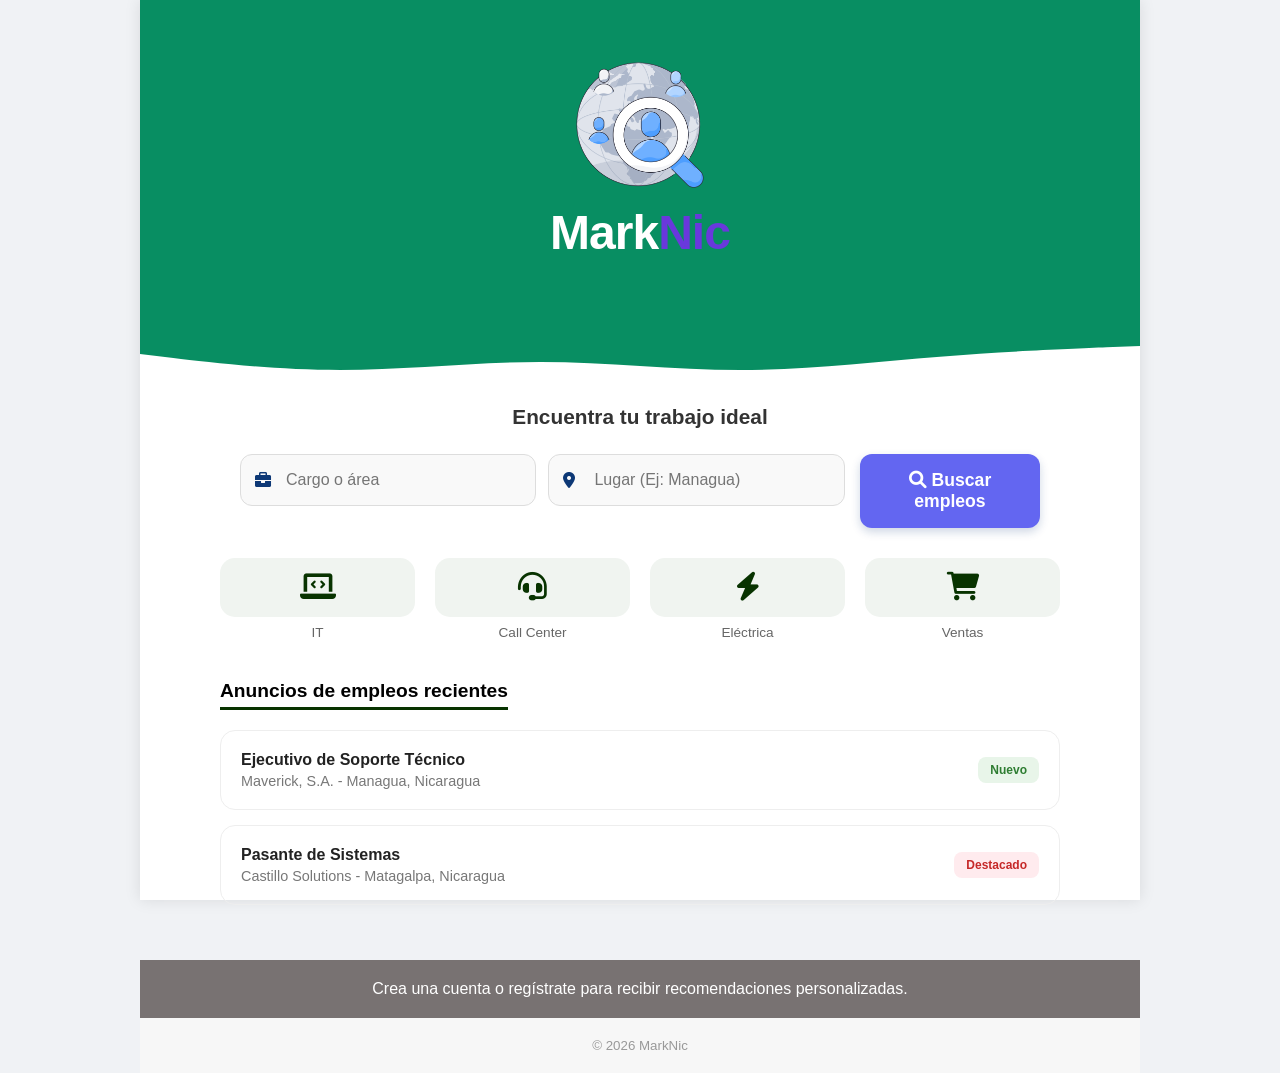
==== index.html @ 70b718fa "Update index.html" ====
<html lang="es"><head>
    <meta charset="UTF-8">
    <meta name="viewport" content="width=device-width, initial-scale=1.0">
    <title>MarkNic - Encuentra tu Empleo</title>
    <link rel="stylesheet" href="index.css">
    <link rel="stylesheet" href="https://cdnjs.cloudflare.com/ajax/libs/font-awesome/6.0.0-beta3/css/all.min.css">
</head>
<body>

    <div class="card-container">
        
        <div class="top-section">
            <div class="header-content">
                <img src="/Login/Logo Temp.png" alt="Icono MarkNic" class="world-icon">
                <h1 class="marknic-logo">
                    <span class="text-white">Mark</span><span class="text-purple">Nic</span>
                </h1>
            </div>

            <div class="curve-divider">
                <svg viewBox="0 0 1440 320" preserveAspectRatio="none">
                    <path fill="#ffffff" d="M0,192L48,208C96,224,192,256,288,256C384,256,480,224,576,224C672,224,768,256,864,256C960,256,1056,224,1152,202.7C1248,181,1344,171,1392,165.3L1440,160L1440,320L1392,320C1344,320,1248,320,1152,320C1056,320,960,320,864,320C768,320,672,320,576,320C480,320,384,320,288,320C192,320,96,320,48,320L0,320Z"></path>
                </svg>
            </div>
        </div>

        <div class="main-content">
            <h6 class="section-title">Encuentra tu trabajo ideal</h6>
            
            <form class="search-form" id="formBusqueda">
                <div class="search-inputs">
                    <div class="input-group">
                        <i class="fa fa-briefcase input-icon"></i>
                        <input type="text" id="cargo" placeholder="Cargo o área" required="">
                    </div>
                    <div class="input-group">
                        <i class="fa fa-map-marker-alt input-icon"></i>
                        <input type="text" id="lugar" placeholder="Lugar (Ej: Managua)" required="">
                    </div>
                </div>
                <button type="button" class="search-button" onclick="validarYEnviar()">
                    <i class="fa fa-search"></i> Buscar empleos
                </button>
            </form>

            <div class="extra-content">
                <div class="categories-grid">
                    <div class="cat-item"><i class="fa fa-laptop-code"></i><span>IT</span></div>
                    <div class="cat-item"><i class="fa fa-headset"></i><span>Call Center</span></div>
                    <div class="cat-item"><i class="fa fa-bolt"></i><span>Eléctrica</span></div>
                    <div class="cat-item"><i class="fa fa-shopping-cart"></i><span>Ventas</span></div>
                </div>

                <div class="recent-jobs">
                    <h3>Anuncios de empleos recientes</h3>
                    
                    <div class="job-card">
                        <div class="job-info">
                            <strong>Ejecutivo de Soporte Técnico</strong>
                            <p>Maverick, S.A. - Managua, Nicaragua</p>
                        </div>
                        <span class="job-badge bg-new">Nuevo</span>
                    </div>
                    
                    <div class="job-card">
                        <div class="job-info">
                            <strong>Pasante de Sistemas</strong>
                            <p>Castillo Solutions - Matagalpa, Nicaragua</p>
                        </div>
                        <span class="job-badge bg-urgent">Destacado</span>
                    </div>
                </div>
            </div>
        </div>

        <div class="info-banner">
            <p>Crea una cuenta o regístrate para recibir recomendaciones personalizadas.</p>
        </div>

        <footer>
            <small>© 2026 MarkNic</small>
        </footer>
    </div>

    <script src="5. Valibusq.js"></script>


</body></html>
---- index.css ----
/* --- ESTILOS GENERALES --- */
* {
    box-sizing: border-box;
    margin: 0;
    padding: 0;
}

body {
    font-family: 'Segoe UI', Arial, sans-serif;
    background-color: #f0f2f5;
    display: flex;
    justify-content: center;
    min-height: 100vh;
}

.card-container {
    width: 100%;
    /* Quitamos el max-width de 414px para que crezca en PC */
    max-width: 1000px; 
    background-color: #ffffff;
    min-height: 100vh;
    display: flex;
    flex-direction: column;
    position: relative;
    box-shadow: 0 0 15px rgba(0,0,0,0.1);
}

/* --- ZONA VERDE (TOP) --- */
.top-section {
    background-color: #088e62; 
    padding: 60px 20px 100px 20px;
    text-align: center;
    position: relative;
}

.world-icon {
    max-width: 130px;
    height: auto;
    margin-bottom: 15px;
}

.marknic-logo {
    font-size: 3rem;
    font-weight: 800;
    margin-bottom: 25px;
    letter-spacing: -1px;
}
.text-white { color: #ffffff; }
.text-purple { color: #6938dc; }

.curve-divider {
    position: absolute;
    bottom: -1px;
    left: 0;
    width: 100%;
    height: 80px;
    z-index: 1;
}
.curve-divider svg {
    width: 100%;
    height: 100%;
    display: block;
}

/* --- ZONA BLANCA (CONTENIDO) --- */
.main-content {
    padding: 20px 40px;
    flex-grow: 1;
    z-index: 5;
    margin-top: -20px;
}

.section-title {
    font-size: 1.3rem;
    color: #333;
    margin-bottom: 25px;
    text-align: center;
    font-weight: 600;
}

/* FORMULARIO RESPONSIVO */
.search-form {
    display: flex;
    flex-direction: column;
    gap: 15px;
    max-width: 800px;
    margin: 0 auto 30px auto;
}

.search-inputs {
    display: flex;
    flex-direction: column;
    gap: 12px;
    width: 100%;
}

.input-group {
    position: relative;
    flex: 1;
}
.input-icon {
    position: absolute;
    left: 15px;
    top: 50%;
    transform: translateY(-50%);
    color: #0d3876;
}
.input-group input {
    width: 100%;
    padding: 16px 15px 16px 45px;
    border: 1px solid #ddd;
    border-radius: 12px;
    font-size: 1rem;
    background: #f9f9f9;
}

.search-button {
    width: 100%;
    padding: 18px;
    background-color: #6366f1;
    color: white;
    border: none;
    border-radius: 12px;
    font-size: 1.1rem;
    font-weight: bold;
    box-shadow: 0 4px 10px rgba(13, 56, 118, 0.2);
    cursor: pointer;
}

/* CATEGORÍAS */
.extra-content { 
    max-width: 850px; 
    margin: 30px auto 0 auto; 
}
.categories-grid {
    display: grid;
    grid-template-columns: repeat(auto-fit, minmax(80px, 1fr));
    gap: 20px;
    margin-bottom: 40px;
}
.cat-item { text-align: center; font-size: 0.85rem; color: #666; cursor: pointer; }
.cat-item i {
    display: block;
    font-size: 1.8rem;
    color: #083300;
    background: #f0f4f0;
    padding: 15px;
    border-radius: 15px;
    margin-bottom: 8px;
    transition: 0.3s;
}
.cat-item:hover i { background: #dceada; transform: translateY(-5px); }

/* TARJETAS DE EMPLEO */
.recent-jobs h3 {
    font-size: 1.2rem;
    border-bottom: 3px solid #083300;
    display: inline-block;
    margin-bottom: 20px;
    padding-bottom: 5px;
}
.job-card {
    display: flex;
    justify-content: space-between;
    align-items: center;
    padding: 20px;
    border: 1px solid #eee;
    border-radius: 15px;
    margin-bottom: 15px;
    transition: 0.3s;
}
.job-card:hover { box-shadow: 0 5px 15px rgba(0,0,0,0.05); }

.job-info strong { font-size: 1rem; color: #222; }
.job-info p { font-size: 0.9rem; color: #777; margin-top: 4px; }
.job-badge { font-size: 0.75rem; padding: 6px 12px; border-radius: 8px; font-weight: bold; }
.bg-new { background: #e8f5e9; color: #2e7d32; }
.bg-urgent { background: #ffebee; color: #c62828; }

/* FOOTER */
.info-banner {
    background: #787272;
    color: white;
    padding: 20px;
    text-align: center;
}
footer {
    padding: 20px;
    text-align: center;
    color: #999;
    background: #f7f7f7;
}

/* =========================================
   MEDIA QUERIES (PARA PC Y TABLETS)
   ========================================= */
@media (min-width: 768px) {
    /* En PC, ponemos los inputs en una sola fila */
    .search-inputs {
        flex-direction: row;
    }
    
    .search-form {
        flex-direction: row;
        align-items: flex-start;
    }
    
    .search-button {
        width: auto;
        padding: 16px 30px;
    }

    .main-content {
        padding: 40px 80px;
    }
}
/* 
body {

font-family: system-ui, -apple-system, BlinkMacSystemFont, 'Segoe UI', sans-serif;

margin: 0;

padding: 0;

}

header, footer {

background-color: #1976d2;

color: #fff;

padding: 1rem;

}

nav a {

color: #fff;

margin-right: 1rem;

text-decoration: none;

}

main {

padding: 1rem;

}

form {

display: flex;

flex-direction: column;

gap: 0.75rem;

}

label {

display: flex;

flex-direction: column;

font-size: 0.95rem;

}

input, button {

font-size: 1rem;

padding: 0.5rem;

}

button {

background-color: #1976d2;

color: #fff;

border: none;

border-radius: 4px;

} */
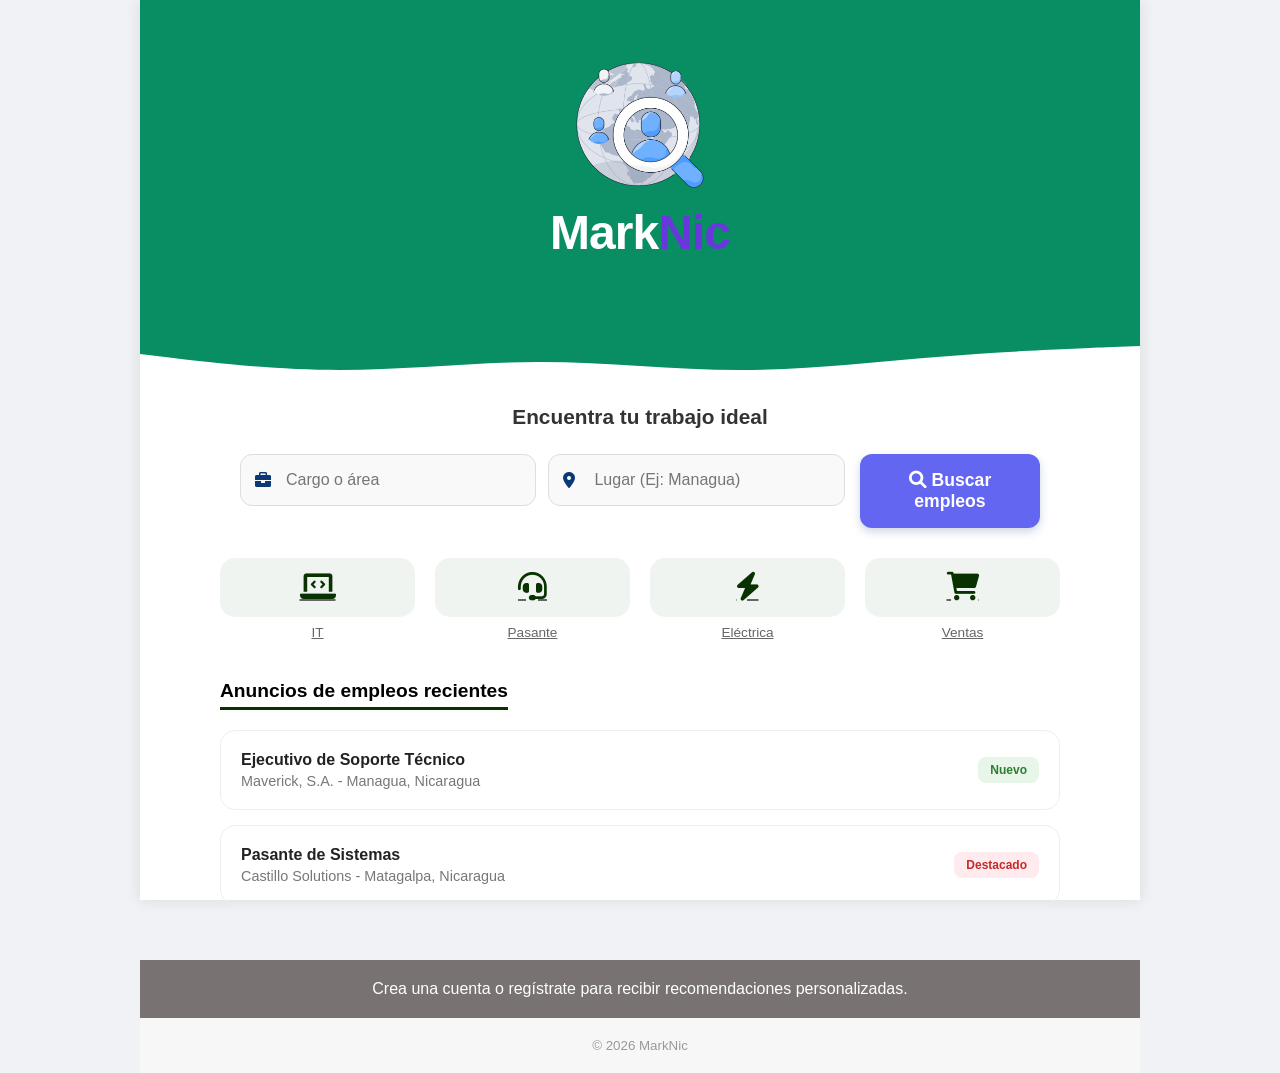
==== commit 90b975f4: "update" ====
--- a/index.html
+++ b/index.html
@@ -45,10 +45,27 @@
 
             <div class="extra-content">
                 <div class="categories-grid">
-                    <div class="cat-item"><i class="fa fa-laptop-code"></i><span>IT</span></div>
+                    <a href="buscar.php?categoria=IT" class="cat-item">
+                        <i class="fa fa-laptop-code"></i><span>IT</span>
+                    </a>
+                    
+                    <a href="buscar.php?categoria=Call Center" class="cat-item">
+                        <i class="fa fa-headset"></i><span>Pasante</span>
+                     </a>
+                     
+                     <a href="buscar.php?categoria=Electrica" class="cat-item">
+                         <i class="fa fa-bolt"></i><span>Eléctrica</span>
+                        </a>
+                        
+                        <a href="buscar.php?categoria=Ventas" class="cat-item">
+                             <i class="fa fa-shopping-cart"></i><span>Ventas</span>
+                              </a>
+
+                    <!-- <div class="cat-item"><i class="fa fa-laptop-code"></i><span>IT</span></div>
                     <div class="cat-item"><i class="fa fa-headset"></i><span>Call Center</span></div>
                     <div class="cat-item"><i class="fa fa-bolt"></i><span>Eléctrica</span></div>
-                    <div class="cat-item"><i class="fa fa-shopping-cart"></i><span>Ventas</span></div>
+                    <div class="cat-item"><i class="fa fa-shopping-cart"></i><span>Ventas</span></div> -->
+               
                 </div>
 
                 <div class="recent-jobs">
@@ -56,18 +73,26 @@
                     
                     <div class="job-card">
                         <div class="job-info">
+                            <a href="/Inicio/2. indexoferta1.html" style="text-decoration: none; color: inherit;">
                             <strong>Ejecutivo de Soporte Técnico</strong>
+                            
+
                             <p>Maverick, S.A. - Managua, Nicaragua</p>
                         </div>
                         <span class="job-badge bg-new">Nuevo</span>
+                    </a>
                     </div>
                     
                     <div class="job-card">
                         <div class="job-info">
+                            <a href="/Inicio/3. indexoferta2.html" style="text-decoration: none; color: inherit;"></ahref>
                             <strong>Pasante de Sistemas</strong>
+                            
+
                             <p>Castillo Solutions - Matagalpa, Nicaragua</p>
                         </div>
                         <span class="job-badge bg-urgent">Destacado</span>
+                    </a>
                     </div>
                 </div>
             </div>
@@ -82,7 +107,7 @@
         </footer>
     </div>
 
-    <script src="5. Valibusq.js"></script>
+    <script src="/Login/5. Valibusq.js"></script>
 
 
 </body></html>
--- a/index.css
+++ b/index.css
@@ -138,7 +138,12 @@
     gap: 20px;
     margin-bottom: 40px;
 }
-.cat-item { text-align: center; font-size: 0.85rem; color: #666; cursor: pointer; }
+.cat-item {
+     text-align: center; 
+     font-size: 0.85rem;
+      color: #666; 
+      cursor: pointer; }
+
 .cat-item i {
     display: block;
     font-size: 1.8rem;
@@ -215,78 +220,3 @@
     }
 }
 /* 
-body {
-
-font-family: system-ui, -apple-system, BlinkMacSystemFont, 'Segoe UI', sans-serif;
-
-margin: 0;
-
-padding: 0;
-
-}
-
-header, footer {
-
-background-color: #1976d2;
-
-color: #fff;
-
-padding: 1rem;
-
-}
-
-nav a {
-
-color: #fff;
-
-margin-right: 1rem;
-
-text-decoration: none;
-
-}
-
-main {
-
-padding: 1rem;
-
-}
-
-form {
-
-display: flex;
-
-flex-direction: column;
-
-gap: 0.75rem;
-
-}
-
-label {
-
-display: flex;
-
-flex-direction: column;
-
-font-size: 0.95rem;
-
-}
-
-input, button {
-
-font-size: 1rem;
-
-padding: 0.5rem;
-
-}
-
-button {
-
-background-color: #1976d2;
-
-color: #fff;
-
-border: none;
-
-border-radius: 4px;
-
-} */
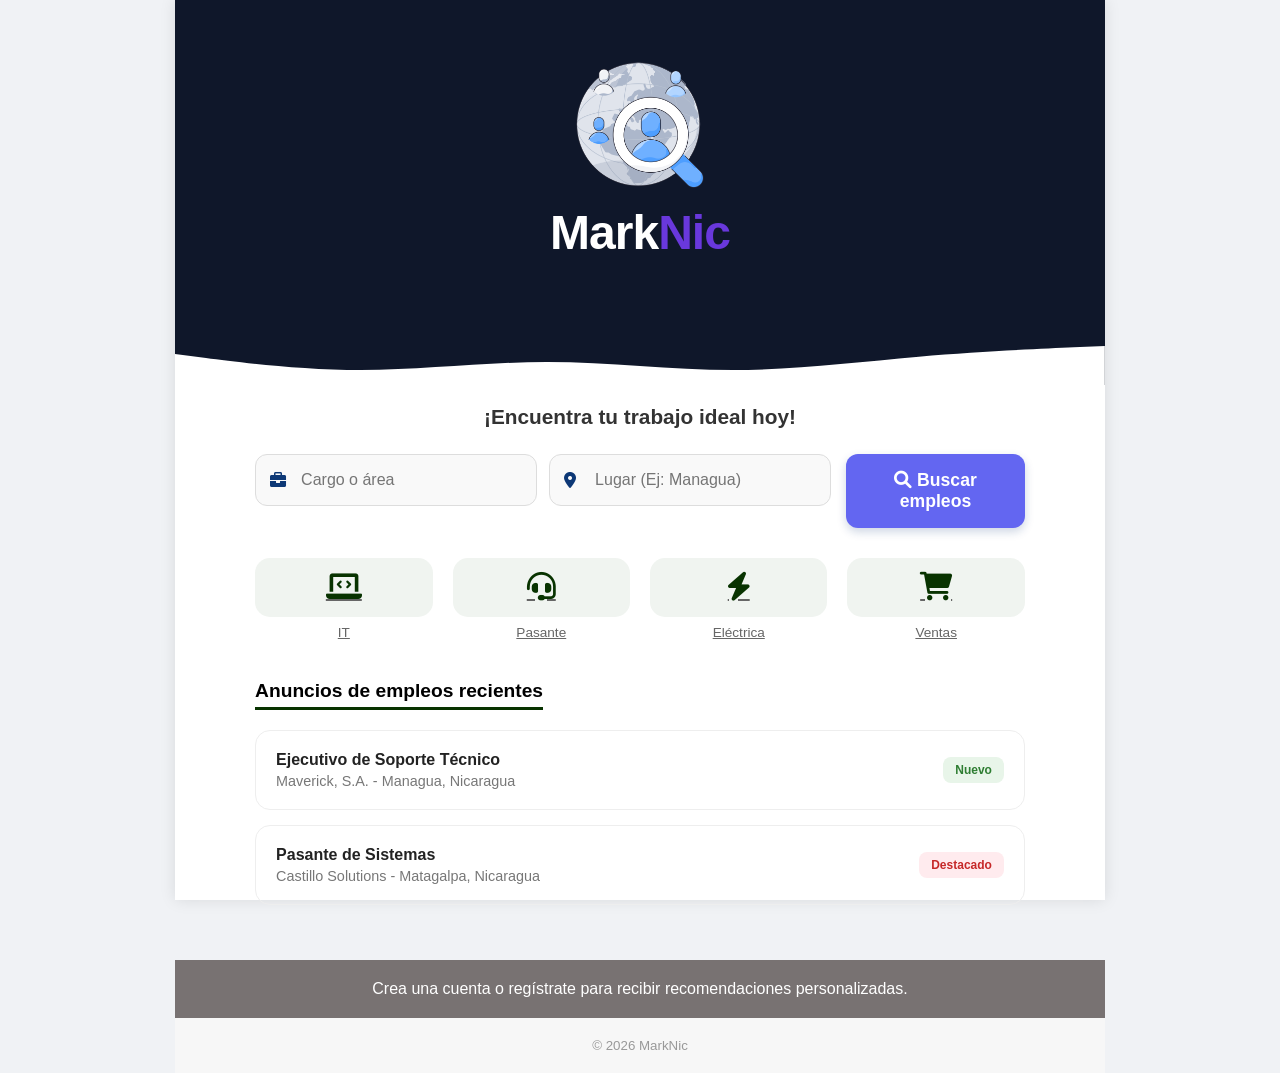
==== commit 7732a09d: "update" ====
--- a/index.html
+++ b/index.html
@@ -25,7 +25,7 @@
         </div>
 
         <div class="main-content">
-            <h6 class="section-title">Encuentra tu trabajo ideal</h6>
+            <h6 class="section-title">¡Encuentra tu trabajo ideal hoy!</h6>
             
             <form class="search-form" id="formBusqueda">
                 <div class="search-inputs">
--- a/index.css
+++ b/index.css
@@ -5,7 +5,7 @@
     padding: 0;
 }
 
-body {
+html, body {
     font-family: 'Segoe UI', Arial, sans-serif;
     background-color: #f0f2f5;
     display: flex;
@@ -27,7 +27,7 @@
 
 /* --- ZONA VERDE (TOP) --- */
 .top-section {
-    background-color: #088e62; 
+    background-color: #0F172A; 
     padding: 60px 20px 100px 20px;
     text-align: center;
     position: relative;
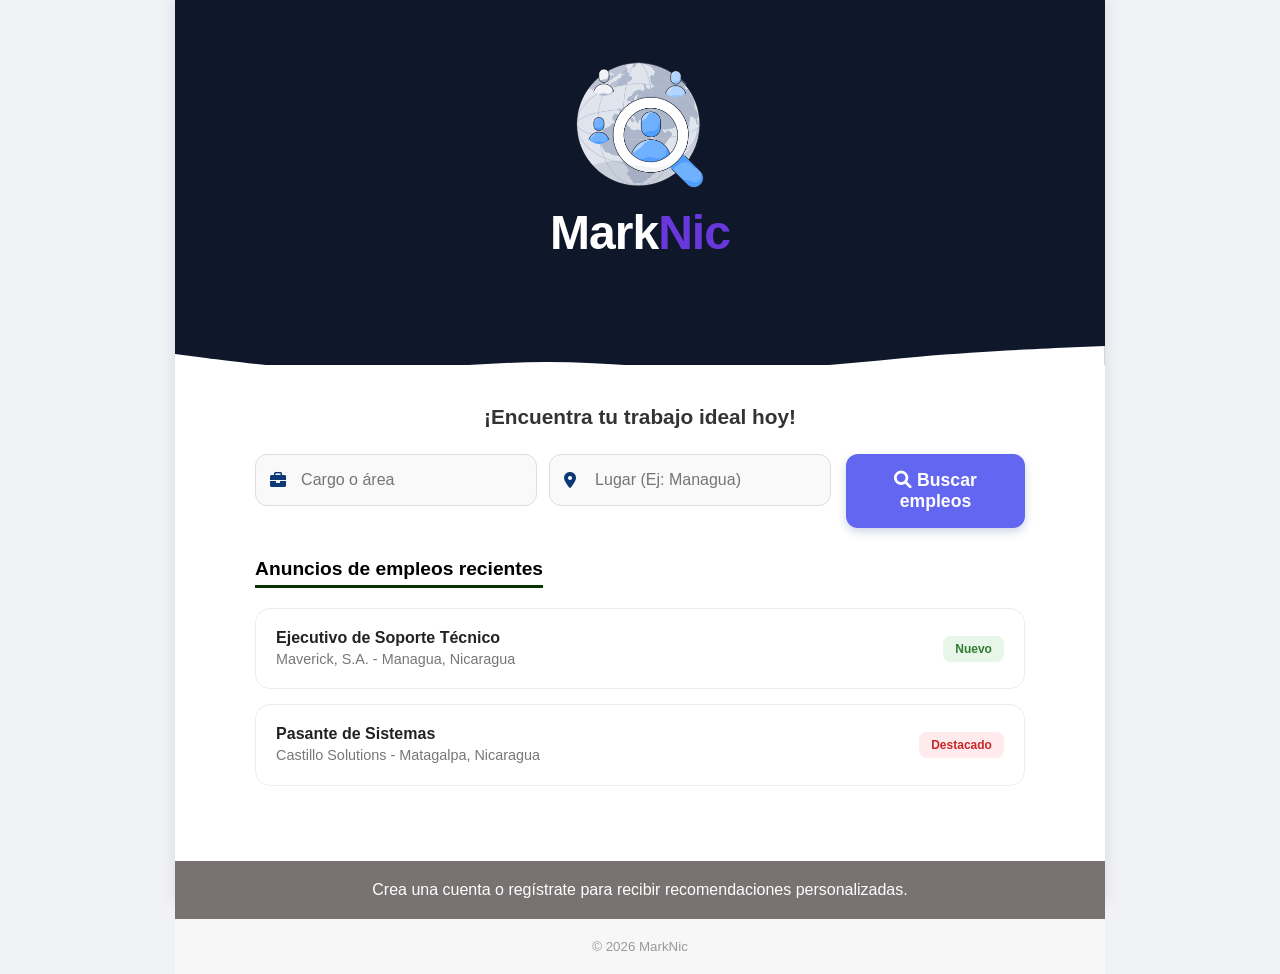
==== commit f3c66a0e: "avance" ====
--- a/index.html
+++ b/index.html
@@ -1,4 +1,5 @@
-<html lang="es"><head>
+<html lang="es">
+<head>
     <meta charset="UTF-8">
     <meta name="viewport" content="width=device-width, initial-scale=1.0">
     <title>MarkNic - Encuentra tu Empleo</title>
@@ -44,55 +45,27 @@
             </form>
 
             <div class="extra-content">
-                <div class="categories-grid">
-                    <a href="buscar.php?categoria=IT" class="cat-item">
-                        <i class="fa fa-laptop-code"></i><span>IT</span>
-                    </a>
-                    
-                    <a href="buscar.php?categoria=Call Center" class="cat-item">
-                        <i class="fa fa-headset"></i><span>Pasante</span>
-                     </a>
-                     
-                     <a href="buscar.php?categoria=Electrica" class="cat-item">
-                         <i class="fa fa-bolt"></i><span>Eléctrica</span>
-                        </a>
-                        
-                        <a href="buscar.php?categoria=Ventas" class="cat-item">
-                             <i class="fa fa-shopping-cart"></i><span>Ventas</span>
-                              </a>
-
-                    <!-- <div class="cat-item"><i class="fa fa-laptop-code"></i><span>IT</span></div>
-                    <div class="cat-item"><i class="fa fa-headset"></i><span>Call Center</span></div>
-                    <div class="cat-item"><i class="fa fa-bolt"></i><span>Eléctrica</span></div>
-                    <div class="cat-item"><i class="fa fa-shopping-cart"></i><span>Ventas</span></div> -->
-               
-                </div>
-
                 <div class="recent-jobs">
                     <h3>Anuncios de empleos recientes</h3>
                     
                     <div class="job-card">
                         <div class="job-info">
                             <a href="/Inicio/2. indexoferta1.html" style="text-decoration: none; color: inherit;">
-                            <strong>Ejecutivo de Soporte Técnico</strong>
-                            
-
-                            <p>Maverick, S.A. - Managua, Nicaragua</p>
+                                <strong>Ejecutivo de Soporte Técnico</strong>
+                                <p>Maverick, S.A. - Managua, Nicaragua</p>
+                            </a>
                         </div>
                         <span class="job-badge bg-new">Nuevo</span>
-                    </a>
                     </div>
                     
                     <div class="job-card">
                         <div class="job-info">
-                            <a href="/Inicio/3. indexoferta2.html" style="text-decoration: none; color: inherit;"></ahref>
-                            <strong>Pasante de Sistemas</strong>
-                            
-
-                            <p>Castillo Solutions - Matagalpa, Nicaragua</p>
+                            <a href="/Inicio/3. indexoferta2.html" style="text-decoration: none; color: inherit;">
+                                <strong>Pasante de Sistemas</strong>
+                                <p>Castillo Solutions - Matagalpa, Nicaragua</p>
+                            </a>
                         </div>
                         <span class="job-badge bg-urgent">Destacado</span>
-                    </a>
                     </div>
                 </div>
             </div>
@@ -109,5 +82,5 @@
 
     <script src="/Login/5. Valibusq.js"></script>
 
-
-</body></html>+</body>
+</html>
--- a/index.css
+++ b/index.css
@@ -64,10 +64,11 @@
 
 /* --- ZONA BLANCA (CONTENIDO) --- */
 .main-content {
-    padding: 20px 40px;
+    padding: 20px 40px 60px 40px;
     flex-grow: 1;
     z-index: 5;
     margin-top: -20px;
+    background-color: #ffffff;
 }
 
 .section-title {
@@ -128,33 +129,33 @@
 }
 
 /* CATEGORÍAS */
-.extra-content { 
-    max-width: 850px; 
-    margin: 30px auto 0 auto; 
-}
-.categories-grid {
-    display: grid;
-    grid-template-columns: repeat(auto-fit, minmax(80px, 1fr));
-    gap: 20px;
-    margin-bottom: 40px;
-}
-.cat-item {
-     text-align: center; 
-     font-size: 0.85rem;
-      color: #666; 
-      cursor: pointer; }
-
-.cat-item i {
-    display: block;
-    font-size: 1.8rem;
-    color: #083300;
-    background: #f0f4f0;
-    padding: 15px;
-    border-radius: 15px;
-    margin-bottom: 8px;
-    transition: 0.3s;
-}
-.cat-item:hover i { background: #dceada; transform: translateY(-5px); }
+/* */
+.categories-grid .cat-item {
+    text-decoration: none;
+    display: inline-flex;
+    align-items: center;
+    gap: 8px;
+    padding: 10px 20px;
+    border-radius: 50px;
+    font-size: 14px;
+    font-weight: 600;
+    color: white;
+    transition: all 0.3s ease;
+    margin-bottom: 5px;
+}
+
+/* Colores  */
+.categories-grid .cat-item.it { background-color: #2e7d32; }
+.categories-grid .cat-item.pasante { background-color: #455a64; }
+.categories-grid .cat-item.electrica { background-color: #2563eb; }
+.categories-grid .cat-item.ventas { background-color: #6b21a8; }
+
+/* Efecto visual al pasar el mouse */
+.categories-grid .cat-item:hover {
+    transform: translateY(-2px);
+    filter: brightness(1.1);
+    box-shadow: 0 4px 10px rgba(0,0,0,0.2);
+}
 
 /* TARJETAS DE EMPLEO */
 .recent-jobs h3 {
@@ -173,12 +174,15 @@
     border-radius: 15px;
     margin-bottom: 15px;
     transition: 0.3s;
+    background-color: #ffffff;
+    gap: 15px;
 }
 .job-card:hover { box-shadow: 0 5px 15px rgba(0,0,0,0.05); }
-
-.job-info strong { font-size: 1rem; color: #222; }
-.job-info p { font-size: 0.9rem; color: #777; margin-top: 4px; }
-.job-badge { font-size: 0.75rem; padding: 6px 12px; border-radius: 8px; font-weight: bold; }
+.job-info { flex: 1;}
+
+.job-info strong { font-size: 1rem; color: #222; display: block;}
+.job-info p { font-size: 0.9rem; color: #777; margin-top: 4px; line-height: 1.2;}
+.job-badge { font-size: 0.75rem; padding: 6px 12px; border-radius: 8px; font-weight: bold; white-space: nowrap; }
 .bg-new { background: #e8f5e9; color: #2e7d32; }
 .bg-urgent { background: #ffebee; color: #c62828; }
 
@@ -188,6 +192,7 @@
     color: white;
     padding: 20px;
     text-align: center;
+    margin-top: 20px;
 }
 footer {
     padding: 20px;
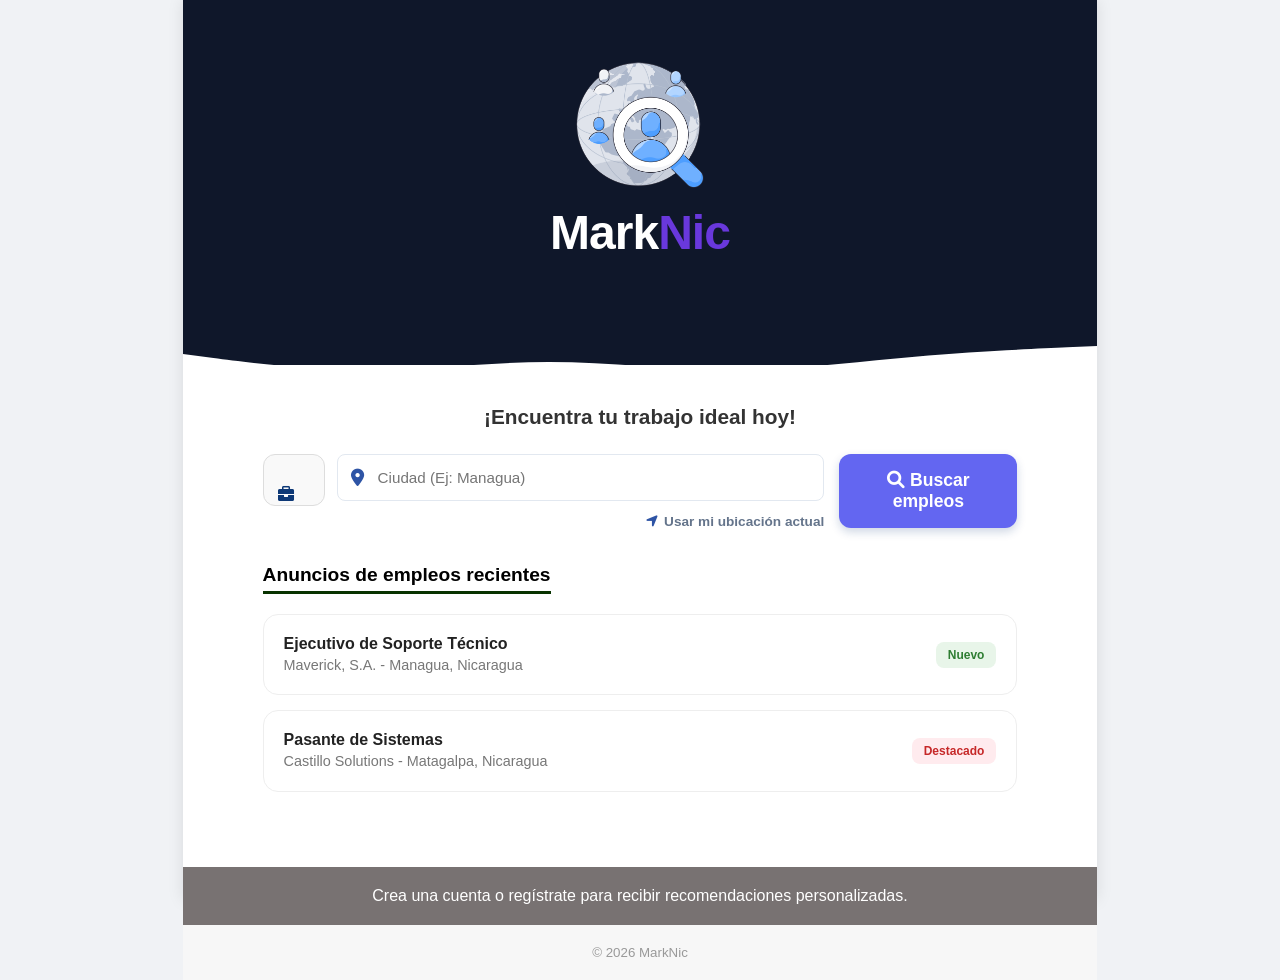
==== commit 78bd3153: "Geolocalizacion Implementacion de Geo..." ====
--- a/index.html
+++ b/index.html
@@ -1,4 +1,5 @@
 <html lang="es">
+
 <head>
     <meta charset="UTF-8">
     <meta name="viewport" content="width=device-width, initial-scale=1.0">
@@ -6,10 +7,11 @@
     <link rel="stylesheet" href="index.css">
     <link rel="stylesheet" href="https://cdnjs.cloudflare.com/ajax/libs/font-awesome/6.0.0-beta3/css/all.min.css">
 </head>
+
 <body>
 
     <div class="card-container">
-        
+
         <div class="top-section">
             <div class="header-content">
                 <img src="/Login/Logo Temp.png" alt="Icono MarkNic" class="world-icon">
@@ -20,24 +22,70 @@
 
             <div class="curve-divider">
                 <svg viewBox="0 0 1440 320" preserveAspectRatio="none">
-                    <path fill="#ffffff" d="M0,192L48,208C96,224,192,256,288,256C384,256,480,224,576,224C672,224,768,256,864,256C960,256,1056,224,1152,202.7C1248,181,1344,171,1392,165.3L1440,160L1440,320L1392,320C1344,320,1248,320,1152,320C1056,320,960,320,864,320C768,320,672,320,576,320C480,320,384,320,288,320C192,320,96,320,48,320L0,320Z"></path>
+                    <path fill="#ffffff"
+                        d="M0,192L48,208C96,224,192,256,288,256C384,256,480,224,576,224C672,224,768,256,864,256C960,256,1056,224,1152,202.7C1248,181,1344,171,1392,165.3L1440,160L1440,320L1392,320C1344,320,1248,320,1152,320C1056,320,960,320,864,320C768,320,672,320,576,320C480,320,384,320,288,320C192,320,96,320,48,320L0,320Z">
+                    </path>
                 </svg>
             </div>
         </div>
 
         <div class="main-content">
             <h6 class="section-title">¡Encuentra tu trabajo ideal hoy!</h6>
-            
+
             <form class="search-form" id="formBusqueda">
                 <div class="search-inputs">
                     <div class="input-group">
                         <i class="fa fa-briefcase input-icon"></i>
                         <input type="text" id="cargo" placeholder="Cargo o área" required="">
                     </div>
-                    <div class="input-group">
+                    <div style="width: 100%;">
+
+                        <div style="position: relative; width: 100%;">
+                            <i class="fas fa-map-marker-alt"
+                                style="position: absolute; left: 14px; top: 50%; transform: translateY(-50%); color: #2e54a5; font-size: 1.1rem;"></i>
+
+                            <input type="text" id="lugar" list="lista-departamentos"
+                                placeholder="Ciudad (Ej: Managua)" required
+                                style="width: 100%; padding: 14px 15px 14px 40px; border: 1px solid #e2e8f0; border-radius: 8px; box-sizing: border-box; font-size: 0.95rem; outline: none;">
+                        </div>
+
+                        <button type="button" onclick="obtenerUbicacion()"
+                            style="background: transparent; color: #64748b; border: none; padding: 5px 0; margin-top: 8px; font-size: 0.85rem; font-weight: 600; cursor: pointer; width: 100%; display: flex; justify-content: flex-end; align-items: center; gap: 6px; transition: 0.3s;">
+                            <i class="fas fa-location-arrow" style="color: #2e54a5;"></i> Usar mi ubicación actual
+                        </button>
+
+                    </div>
+                    <!-- <div class="input-group">
                         <i class="fa fa-map-marker-alt input-icon"></i>
-                        <input type="text" id="lugar" placeholder="Lugar (Ej: Managua)" required="">
-                    </div>
+                        <input type="text" id="lugar" list="lista-departamentos"
+                            placeholder="Ciudad o Departamento (Ej: Managua)" required="">
+                        <button type="button" onclick="obtenerUbicacion()"
+                            style="background: transparent; color: #64748b; border: none; padding: 5px 0; margin-top: 8px; font-size: 0.85rem; font-weight: 600; cursor: pointer; width: 100%; display: flex; justify-content: flex-end; align-items: center; gap: 6px; transition: 0.3s;">
+                            <i class="fas fa-location-arrow" style="color: #2e54a5;"></i> Usar mi ubicación actual
+                        </button>
+                    </div> -->
+
+                    <datalist id="lista-departamentos">
+                        <option value="Boaco"></option>
+                        <option value="Carazo"></option>
+                        <option value="Chinandega"></option>
+                        <option value="Chontales"></option>
+                        <option value="Estelí"></option>
+                        <option value="Granada"></option>
+                        <option value="Jinotega"></option>
+                        <option value="León"></option>
+                        <option value="Madriz"></option>
+                        <option value="Managua"></option>
+                        <option value="Masaya"></option>
+                        <option value="Matagalpa"></option>
+                        <option value="Nueva Segovia"></option>
+                        <option value="Rivas"></option>
+                        <option value="Río San Juan"></option>
+                        <option value="Costa Caribe Norte"></option>
+                        <option value="Costa Caribe Sur"></option>
+                    </datalist>
+
+
                 </div>
                 <button type="button" class="search-button" onclick="validarYEnviar()">
                     <i class="fa fa-search"></i> Buscar empleos
@@ -47,7 +95,7 @@
             <div class="extra-content">
                 <div class="recent-jobs">
                     <h3>Anuncios de empleos recientes</h3>
-                    
+
                     <div class="job-card">
                         <div class="job-info">
                             <a href="/Inicio/2. indexoferta1.html" style="text-decoration: none; color: inherit;">
@@ -57,7 +105,7 @@
                         </div>
                         <span class="job-badge bg-new">Nuevo</span>
                     </div>
-                    
+
                     <div class="job-card">
                         <div class="job-info">
                             <a href="/Inicio/3. indexoferta2.html" style="text-decoration: none; color: inherit;">
@@ -83,4 +131,5 @@
     <script src="/Login/5. Valibusq.js"></script>
 
 </body>
+
 </html>
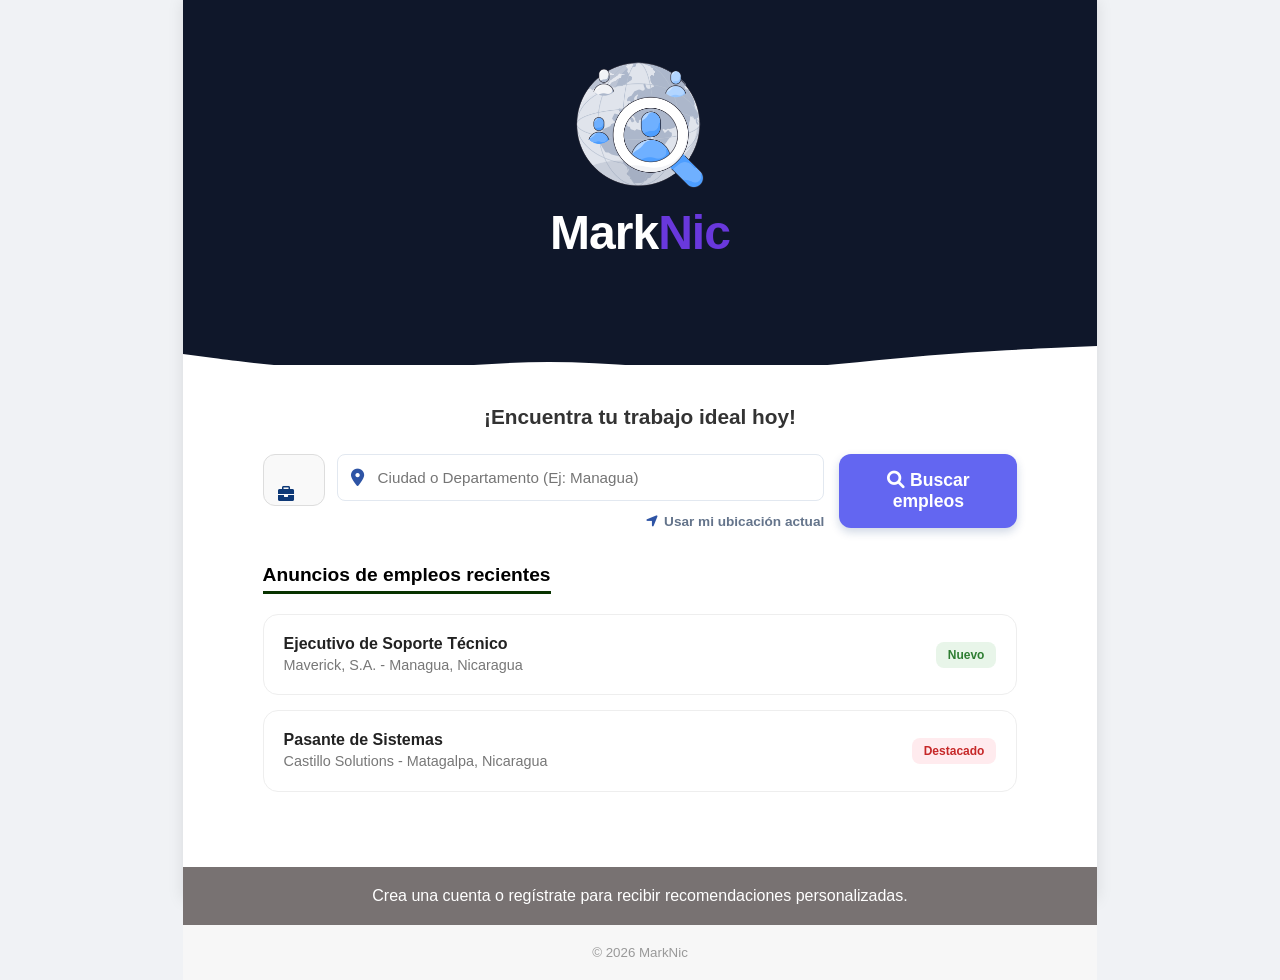
==== commit 13990719: "Listdeparments" ====
--- a/index.html
+++ b/index.html
@@ -38,52 +38,26 @@
                         <i class="fa fa-briefcase input-icon"></i>
                         <input type="text" id="cargo" placeholder="Cargo o área" required="">
                     </div>
+
                     <div style="width: 100%;">
-
                         <div style="position: relative; width: 100%;">
                             <i class="fas fa-map-marker-alt"
                                 style="position: absolute; left: 14px; top: 50%; transform: translateY(-50%); color: #2e54a5; font-size: 1.1rem;"></i>
 
-                            <input type="text" id="lugar" list="lista-departamentos"
-                                placeholder="Ciudad (Ej: Managua)" required
+                            <input type="text" id="lugar" placeholder="Ciudad o Departamento (Ej: Managua)" required
+                                autocomplete="off" oninput="filtrarDepartamentos()"
                                 style="width: 100%; padding: 14px 15px 14px 40px; border: 1px solid #e2e8f0; border-radius: 8px; box-sizing: border-box; font-size: 0.95rem; outline: none;">
+
+                            <ul id="sugerencias-lista"
+                                style="display: none; position: absolute; top: 100%; left: 0; right: 0; background: white; border: 1px solid #e2e8f0; border-radius: 8px; max-height: 180px; overflow-y: auto; z-index: 1000; list-style: none; padding: 0; margin: 5px 0 0 0; box-shadow: 0 10px 15px -3px rgba(0,0,0,0.1);">
+                            </ul>
                         </div>
 
                         <button type="button" onclick="obtenerUbicacion()"
                             style="background: transparent; color: #64748b; border: none; padding: 5px 0; margin-top: 8px; font-size: 0.85rem; font-weight: 600; cursor: pointer; width: 100%; display: flex; justify-content: flex-end; align-items: center; gap: 6px; transition: 0.3s;">
                             <i class="fas fa-location-arrow" style="color: #2e54a5;"></i> Usar mi ubicación actual
                         </button>
-
                     </div>
-                    <!-- <div class="input-group">
-                        <i class="fa fa-map-marker-alt input-icon"></i>
-                        <input type="text" id="lugar" list="lista-departamentos"
-                            placeholder="Ciudad o Departamento (Ej: Managua)" required="">
-                        <button type="button" onclick="obtenerUbicacion()"
-                            style="background: transparent; color: #64748b; border: none; padding: 5px 0; margin-top: 8px; font-size: 0.85rem; font-weight: 600; cursor: pointer; width: 100%; display: flex; justify-content: flex-end; align-items: center; gap: 6px; transition: 0.3s;">
-                            <i class="fas fa-location-arrow" style="color: #2e54a5;"></i> Usar mi ubicación actual
-                        </button>
-                    </div> -->
-
-                    <datalist id="lista-departamentos">
-                        <option value="Boaco"></option>
-                        <option value="Carazo"></option>
-                        <option value="Chinandega"></option>
-                        <option value="Chontales"></option>
-                        <option value="Estelí"></option>
-                        <option value="Granada"></option>
-                        <option value="Jinotega"></option>
-                        <option value="León"></option>
-                        <option value="Madriz"></option>
-                        <option value="Managua"></option>
-                        <option value="Masaya"></option>
-                        <option value="Matagalpa"></option>
-                        <option value="Nueva Segovia"></option>
-                        <option value="Rivas"></option>
-                        <option value="Río San Juan"></option>
-                        <option value="Costa Caribe Norte"></option>
-                        <option value="Costa Caribe Sur"></option>
-                    </datalist>
 
 
                 </div>
